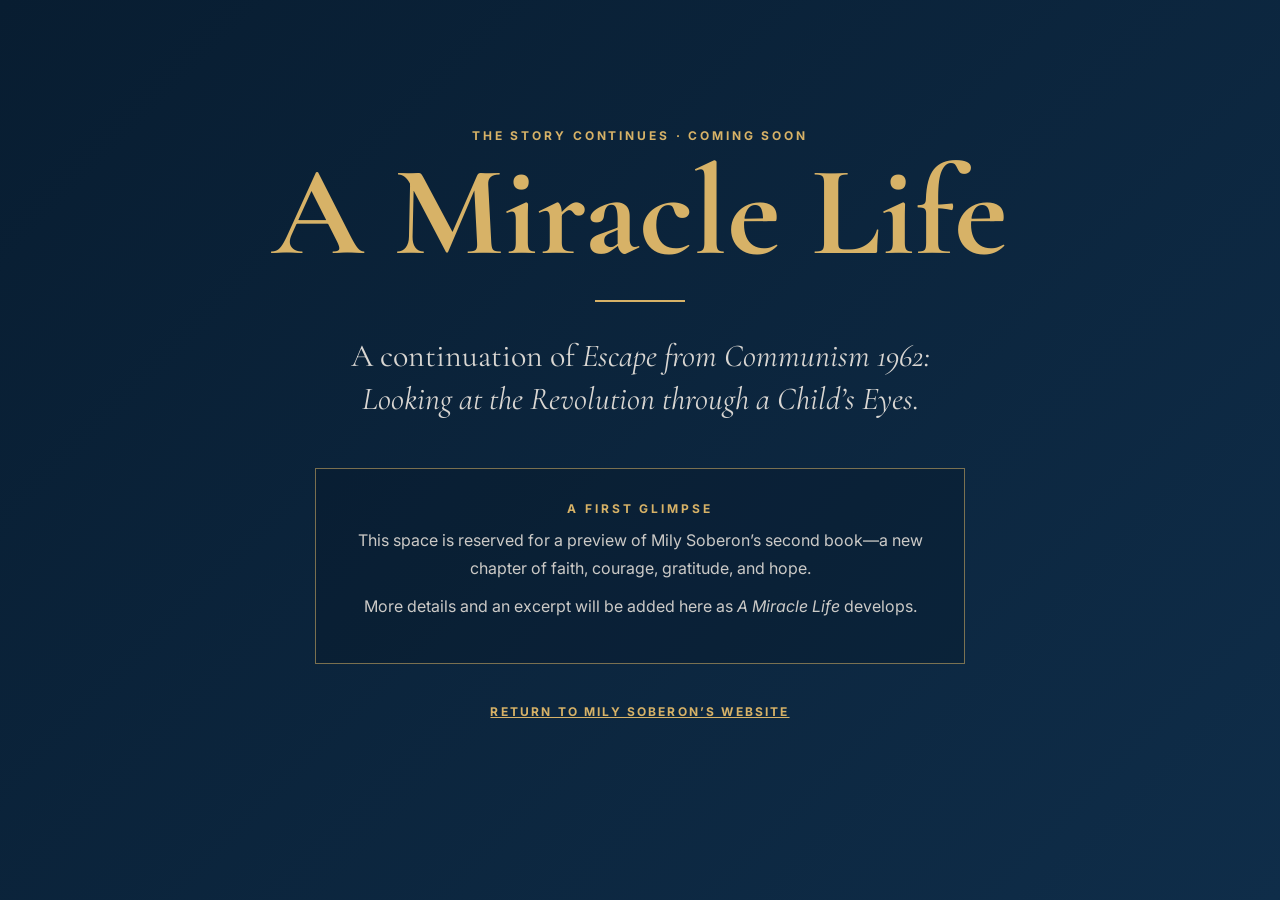
==== miracle-life.html @ d8ec0669 "Add a future-ready preview page for A Miracle Life" ====
<!doctype html>
<html lang="en">
  <head>
    <meta charset="utf-8" />
    <meta name="viewport" content="width=device-width, initial-scale=1" />
    <title>A Miracle Life | Coming Soon | Mily Soberon</title>
    <meta name="description" content="A Miracle Life by Mily Soberon — the continuing story after Escape from Communism 1962." />
    <link rel="preconnect" href="https://fonts.googleapis.com" />
    <link rel="preconnect" href="https://fonts.gstatic.com" crossorigin />
    <link href="https://fonts.googleapis.com/css2?family=Cormorant+Garamond:wght@400;500;600;700&family=Inter:wght@400;500;600;700&display=swap" rel="stylesheet" />
    <style>
      :root { --navy:#081d31; --navy-light:#0f2d49; --gold:#d7b267; --ivory:#f6efe7; }
      * { box-sizing:border-box; }
      html, body { min-height:100%; }
      body { margin:0; background:linear-gradient(135deg,var(--navy),var(--navy-light)); color:var(--ivory); font-family:Inter,sans-serif; }
      .page { width:min(960px,calc(100% - 40px)); margin:0 auto; padding:clamp(3rem,10vw,8rem) 0; text-align:center; }
      .eyebrow { color:var(--gold); font-size:.75rem; font-weight:700; letter-spacing:.24em; text-transform:uppercase; }
      h1 { margin:1rem 0; color:var(--gold); font:700 clamp(4rem,10vw,8rem)/.85 "Cormorant Garamond",serif; }
      .rule { width:90px; border:0; border-top:2px solid var(--gold); margin:2rem auto; }
      .intro { max-width:650px; margin:0 auto; color:rgba(246,239,231,.88); font:400 clamp(1.3rem,2.5vw,2rem)/1.35 "Cormorant Garamond",serif; }
      .preview { margin:3rem auto 0; padding:2rem; max-width:650px; border:1px solid rgba(215,178,103,.55); background:rgba(6,21,34,.28); }
      .preview p { margin:.7rem 0; color:rgba(246,239,231,.82); line-height:1.7; }
      .back { display:inline-block; margin-top:2.5rem; color:var(--gold); font-size:.75rem; font-weight:700; letter-spacing:.18em; text-transform:uppercase; }
      .back:hover { color:#f1d698; }
    </style>
  </head>
  <body>
    <main class="page">
      <div class="eyebrow">The Story Continues · Coming Soon</div>
      <h1>A Miracle Life</h1>
      <hr class="rule" />
      <p class="intro">A continuation of <em>Escape from Communism 1962: Looking at the Revolution through a Child’s Eyes.</em></p>
      <section class="preview" aria-labelledby="preview-title">
        <div class="eyebrow" id="preview-title">A First Glimpse</div>
        <p>This space is reserved for a preview of Mily Soberon’s second book—a new chapter of faith, courage, gratitude, and hope.</p>
        <p>More details and an excerpt will be added here as <em>A Miracle Life</em> develops.</p>
      </section>
      <a class="back" href="index.html">Return to Mily Soberon’s website</a>
    </main>
  </body>
</html>
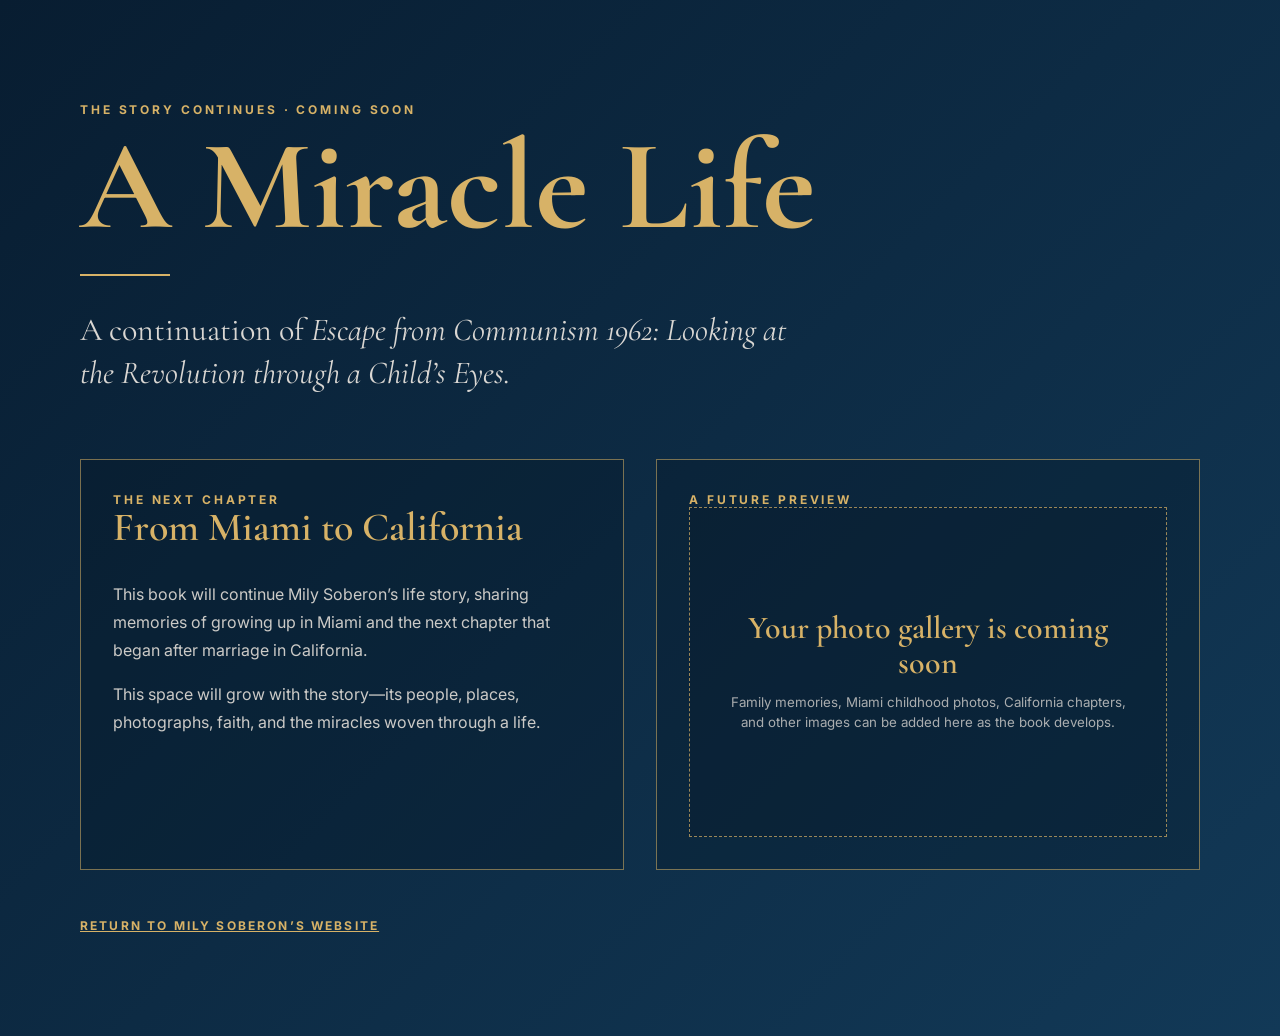
==== commit 8a12b41a: "Add A Miracle Life homepage teaser and expandable story space" ====
--- a/miracle-life.html
+++ b/miracle-life.html
@@ -5,37 +5,12 @@
     <meta name="viewport" content="width=device-width, initial-scale=1" />
     <title>A Miracle Life | Coming Soon | Mily Soberon</title>
     <meta name="description" content="A Miracle Life by Mily Soberon — the continuing story after Escape from Communism 1962." />
-    <link rel="preconnect" href="https://fonts.googleapis.com" />
-    <link rel="preconnect" href="https://fonts.gstatic.com" crossorigin />
+    <link rel="preconnect" href="https://fonts.googleapis.com" /><link rel="preconnect" href="https://fonts.gstatic.com" crossorigin />
     <link href="https://fonts.googleapis.com/css2?family=Cormorant+Garamond:wght@400;500;600;700&family=Inter:wght@400;500;600;700&display=swap" rel="stylesheet" />
     <style>
-      :root { --navy:#081d31; --navy-light:#0f2d49; --gold:#d7b267; --ivory:#f6efe7; }
-      * { box-sizing:border-box; }
-      html, body { min-height:100%; }
-      body { margin:0; background:linear-gradient(135deg,var(--navy),var(--navy-light)); color:var(--ivory); font-family:Inter,sans-serif; }
-      .page { width:min(960px,calc(100% - 40px)); margin:0 auto; padding:clamp(3rem,10vw,8rem) 0; text-align:center; }
-      .eyebrow { color:var(--gold); font-size:.75rem; font-weight:700; letter-spacing:.24em; text-transform:uppercase; }
-      h1 { margin:1rem 0; color:var(--gold); font:700 clamp(4rem,10vw,8rem)/.85 "Cormorant Garamond",serif; }
-      .rule { width:90px; border:0; border-top:2px solid var(--gold); margin:2rem auto; }
-      .intro { max-width:650px; margin:0 auto; color:rgba(246,239,231,.88); font:400 clamp(1.3rem,2.5vw,2rem)/1.35 "Cormorant Garamond",serif; }
-      .preview { margin:3rem auto 0; padding:2rem; max-width:650px; border:1px solid rgba(215,178,103,.55); background:rgba(6,21,34,.28); }
-      .preview p { margin:.7rem 0; color:rgba(246,239,231,.82); line-height:1.7; }
-      .back { display:inline-block; margin-top:2.5rem; color:var(--gold); font-size:.75rem; font-weight:700; letter-spacing:.18em; text-transform:uppercase; }
-      .back:hover { color:#f1d698; }
+      :root{--navy:#081d31;--navy-light:#123957;--gold:#d7b267;--ivory:#f6efe7}
+      *{box-sizing:border-box} body{margin:0;background:linear-gradient(135deg,var(--navy),var(--navy-light));color:var(--ivory);font-family:Inter,sans-serif}.page{width:min(1120px,calc(100% - 40px));margin:auto;padding:clamp(3rem,8vw,7rem) 0}.eyebrow{color:var(--gold);font-size:.75rem;font-weight:700;letter-spacing:.24em;text-transform:uppercase}h1{margin:1rem 0;color:var(--gold);font:700 clamp(4rem,10vw,9rem)/.85 "Cormorant Garamond",serif}.rule{width:90px;border:0;border-top:2px solid var(--gold);margin:2rem 0}.intro{max-width:720px;color:rgba(246,239,231,.88);font:400 clamp(1.3rem,2.5vw,2rem)/1.35 "Cormorant Garamond",serif}.story-grid{display:grid;grid-template-columns:1fr 1fr;gap:2rem;margin-top:4rem}.story-card{border:1px solid rgba(215,178,103,.55);background:rgba(6,21,34,.3);padding:2rem}.story-card h2{margin-top:0;color:var(--gold);font:600 2.5rem/1 "Cormorant Garamond",serif}.story-card p{line-height:1.75;color:rgba(246,239,231,.82)}.photo-space{min-height:330px;display:grid;place-items:center;text-align:center;border:1px dashed rgba(215,178,103,.7);background:rgba(6,21,34,.22);color:rgba(246,239,231,.68);padding:2rem}.photo-space span{display:block;color:var(--gold);font:600 2rem/1.1 "Cormorant Garamond",serif}.photo-space small{display:block;margin-top:.8rem;line-height:1.5}.back{display:inline-block;margin-top:3rem;color:var(--gold);font-size:.75rem;font-weight:700;letter-spacing:.18em;text-transform:uppercase}.back:hover{color:#f1d698}@media(max-width:720px){.story-grid{grid-template-columns:1fr}.photo-space{min-height:240px}}
     </style>
   </head>
-  <body>
-    <main class="page">
-      <div class="eyebrow">The Story Continues · Coming Soon</div>
-      <h1>A Miracle Life</h1>
-      <hr class="rule" />
-      <p class="intro">A continuation of <em>Escape from Communism 1962: Looking at the Revolution through a Child’s Eyes.</em></p>
-      <section class="preview" aria-labelledby="preview-title">
-        <div class="eyebrow" id="preview-title">A First Glimpse</div>
-        <p>This space is reserved for a preview of Mily Soberon’s second book—a new chapter of faith, courage, gratitude, and hope.</p>
-        <p>More details and an excerpt will be added here as <em>A Miracle Life</em> develops.</p>
-      </section>
-      <a class="back" href="index.html">Return to Mily Soberon’s website</a>
-    </main>
-  </body>
+  <body><main class="page"><div class="eyebrow">The Story Continues · Coming Soon</div><h1>A Miracle Life</h1><hr class="rule" /><p class="intro">A continuation of <em>Escape from Communism 1962: Looking at the Revolution through a Child’s Eyes.</em></p><div class="story-grid"><section class="story-card"><div class="eyebrow">The Next Chapter</div><h2>From Miami to California</h2><p>This book will continue Mily Soberon’s life story, sharing memories of growing up in Miami and the next chapter that began after marriage in California.</p><p>This space will grow with the story—its people, places, photographs, faith, and the miracles woven through a life.</p></section><section class="story-card"><div class="eyebrow">A Future Preview</div><div class="photo-space"><div><span>Your photo gallery is coming soon</span><small>Family memories, Miami childhood photos, California chapters, and other images can be added here as the book develops.</small></div></div></section></div><a class="back" href="index.html">Return to Mily Soberon’s website</a></main></body>
 </html>
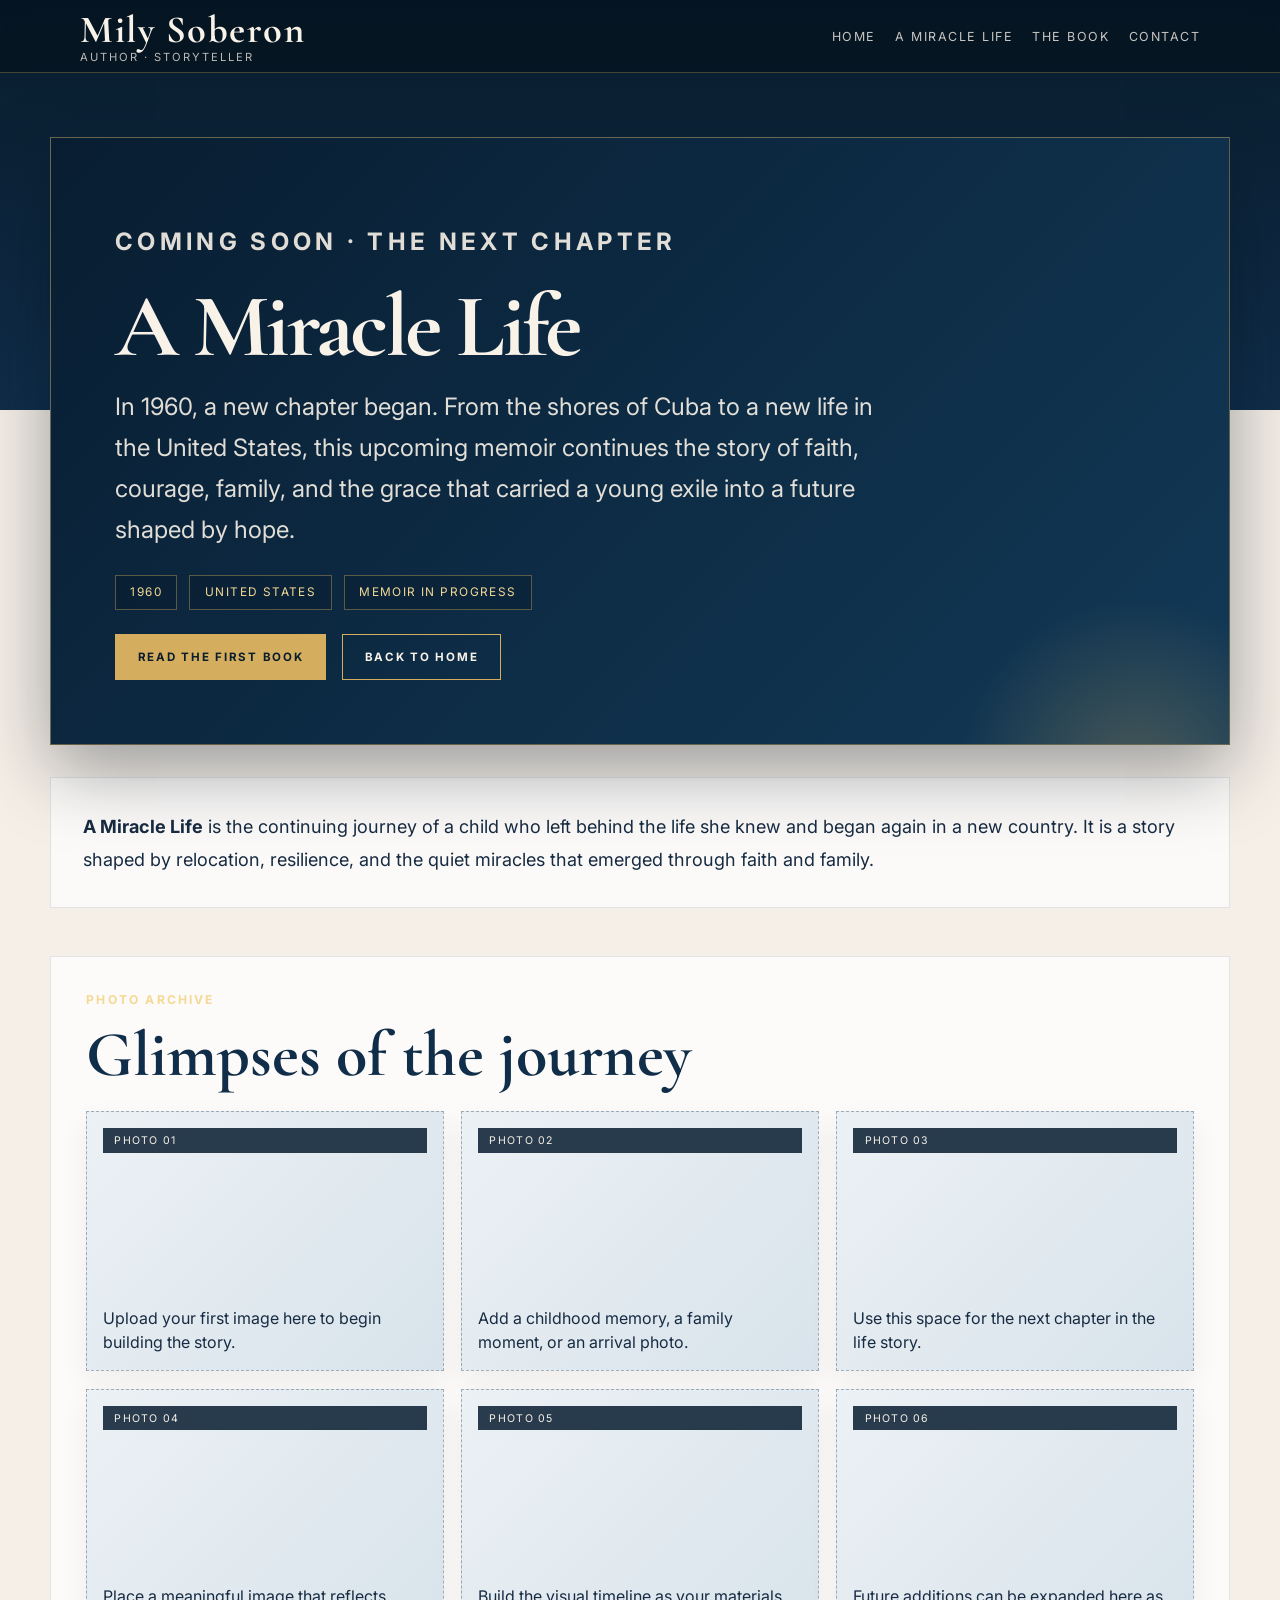
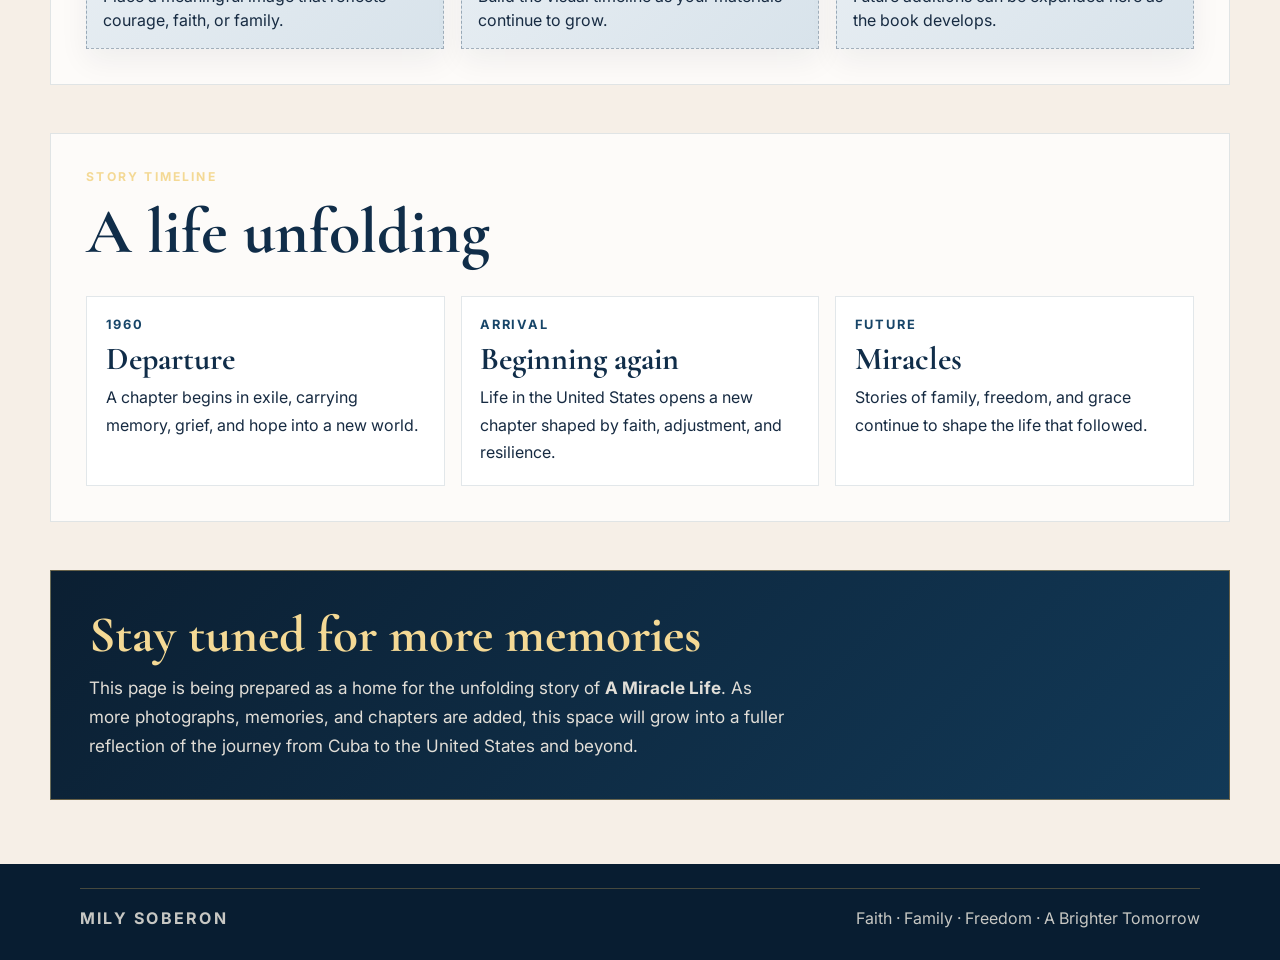
==== commit a9e7d4d8: "Create a ready-to-use A Miracle Life showcase page with upload-friendly gallery placeholders" ====
--- a/miracle-life.html
+++ b/miracle-life.html
@@ -3,14 +3,174 @@
   <head>
     <meta charset="utf-8" />
     <meta name="viewport" content="width=device-width, initial-scale=1" />
-    <title>A Miracle Life | Coming Soon | Mily Soberon</title>
-    <meta name="description" content="A Miracle Life by Mily Soberon — the continuing story after Escape from Communism 1962." />
-    <link rel="preconnect" href="https://fonts.googleapis.com" /><link rel="preconnect" href="https://fonts.gstatic.com" crossorigin />
+    <title>A Miracle Life | Mily Soberon</title>
+    <meta name="description" content="A Miracle Life by Mily Soberon — the continuing story beginning in 1960 as a child exile arrives in the United States." />
+    <link rel="preconnect" href="https://fonts.googleapis.com" />
+    <link rel="preconnect" href="https://fonts.gstatic.com" crossorigin />
     <link href="https://fonts.googleapis.com/css2?family=Cormorant+Garamond:wght@400;500;600;700&family=Inter:wght@400;500;600;700&display=swap" rel="stylesheet" />
     <style>
-      :root{--navy:#081d31;--navy-light:#123957;--gold:#d7b267;--ivory:#f6efe7}
-      *{box-sizing:border-box} body{margin:0;background:linear-gradient(135deg,var(--navy),var(--navy-light));color:var(--ivory);font-family:Inter,sans-serif}.page{width:min(1120px,calc(100% - 40px));margin:auto;padding:clamp(3rem,8vw,7rem) 0}.eyebrow{color:var(--gold);font-size:.75rem;font-weight:700;letter-spacing:.24em;text-transform:uppercase}h1{margin:1rem 0;color:var(--gold);font:700 clamp(4rem,10vw,9rem)/.85 "Cormorant Garamond",serif}.rule{width:90px;border:0;border-top:2px solid var(--gold);margin:2rem 0}.intro{max-width:720px;color:rgba(246,239,231,.88);font:400 clamp(1.3rem,2.5vw,2rem)/1.35 "Cormorant Garamond",serif}.story-grid{display:grid;grid-template-columns:1fr 1fr;gap:2rem;margin-top:4rem}.story-card{border:1px solid rgba(215,178,103,.55);background:rgba(6,21,34,.3);padding:2rem}.story-card h2{margin-top:0;color:var(--gold);font:600 2.5rem/1 "Cormorant Garamond",serif}.story-card p{line-height:1.75;color:rgba(246,239,231,.82)}.photo-space{min-height:330px;display:grid;place-items:center;text-align:center;border:1px dashed rgba(215,178,103,.7);background:rgba(6,21,34,.22);color:rgba(246,239,231,.68);padding:2rem}.photo-space span{display:block;color:var(--gold);font:600 2rem/1.1 "Cormorant Garamond",serif}.photo-space small{display:block;margin-top:.8rem;line-height:1.5}.back{display:inline-block;margin-top:3rem;color:var(--gold);font-size:.75rem;font-weight:700;letter-spacing:.18em;text-transform:uppercase}.back:hover{color:#f1d698}@media(max-width:720px){.story-grid{grid-template-columns:1fr}.photo-space{min-height:240px}}
+      :root {
+        --navy-950:#061522;--navy-900:#0a2034;--navy-800:#102d49;--navy-700:#174568;--gold:#d4ae5e;--gold-light:#f4d995;--ivory:#f8f2e8;--ink:#172b42;--muted:#526274;--shadow:0 25px 70px rgba(3,18,32,.38);
+      }
+      *{box-sizing:border-box} html{scroll-behavior:smooth} body{margin:0;background:linear-gradient(180deg,#091d2d 0%,#102d49 16%,#f6efe7 16%,#f6efe7 100%);color:var(--ink);font-family:Inter,sans-serif}
+      a{text-decoration:none} img{max-width:100%;display:block}
+      .site-header{position:sticky;top:0;z-index:10;background:rgba(6,21,34,.9);backdrop-filter:blur(10px);border-bottom:1px solid rgba(212,174,94,.3)}
+      .container{width:min(1120px,calc(100% - 40px));margin:0 auto}
+      .nav-wrap{display:flex;justify-content:space-between;align-items:center;min-height:72px;gap:1rem}
+      .brand{display:flex;flex-direction:column;line-height:1.1;color:var(--ivory)}
+      .brand-name{font-family:"Cormorant Garamond",serif;font-weight:700;font-size:clamp(1.8rem,3vw,2.4rem);letter-spacing:.04em}
+      .brand-role{font-size:.7rem;letter-spacing:.18em;text-transform:uppercase;color:rgba(248,242,232,.75)}
+      .site-header nav{display:flex;flex-wrap:wrap;gap:1.2rem;align-items:center}
+      .site-header nav a{color:rgba(248,242,232,.8);font-size:.78rem;letter-spacing:.12em;text-transform:uppercase}
+      .site-header nav a:hover,.site-header nav a:focus-visible{color:var(--gold-light)}
+      .page-shell{width:min(1180px,calc(100% - 32px));margin:0 auto;padding:clamp(2rem,5vw,4rem) 0 4rem}
+      .hero{background:linear-gradient(135deg,#081d31,#123957);border:1px solid rgba(212,174,94,.45);padding:clamp(2.25rem,5vw,4rem);box-shadow:var(--shadow);position:relative;overflow:hidden}
+      .hero::after{content:"";position:absolute;inset:auto -10% -40% auto;width:420px;height:420px;background:radial-gradient(circle,rgba(212,174,94,.28),transparent 60%);pointer-events:none}
+      .eyebrow{margin:0 0 1rem;font-size:.76rem;letter-spacing:.18em;text-transform:uppercase;color:var(--gold-light);font-weight:700}
+      .hero h1{margin:0;color:var(--ivory);font-family:"Cormorant Garamond",serif;font-size:clamp(3.2rem,7vw,7rem);line-height:.9;letter-spacing:-.04em}
+      .hero p{max-width:760px;color:rgba(248,242,232,.9);font-size:clamp(1.1rem,2vw,1.5rem);line-height:1.7;margin:1.25rem 0 1.5rem}
+      .meta-row{display:flex;flex-wrap:wrap;gap:.75rem;margin-bottom:1.5rem}
+      .meta-row span{padding:.6rem .9rem;border:1px solid rgba(212,174,94,.4);background:rgba(6,21,34,.28);color:var(--gold-light);font-size:.74rem;letter-spacing:.12em;text-transform:uppercase}
+      .button-row{display:flex;flex-wrap:wrap;gap:1rem}
+      .button{display:inline-flex;align-items:center;justify-content:center;padding:.95rem 1.35rem;border:1px solid var(--gold);font-size:.72rem;text-transform:uppercase;letter-spacing:.15em;font-weight:700;transition:all .2s ease}
+      .button.primary{background:var(--gold);color:#091d2d}
+      .button.secondary{background:transparent;color:var(--ivory)}
+      .button:hover,.button:focus-visible{transform:translateY(-1px)}
+      .intro-card{margin-top:2rem;background:rgba(255,255,255,.72);border:1px solid rgba(19,57,87,.12);padding:clamp(1.4rem,3vw,2rem)}
+      .intro-card p{margin:0;color:var(--ink);font-size:1.13rem;line-height:1.8}
+      .section-block{margin-top:3rem;background:rgba(255,255,255,.75);border:1px solid rgba(19,57,87,.12);padding:clamp(1.4rem,3vw,2.2rem)}
+      .section-head{margin-bottom:1.5rem}
+      .section-head h2{margin:0;color:#102d49;font-family:"Cormorant Garamond",serif;font-size:clamp(2.3rem,5vw,4rem);line-height:1}
+      .gallery-grid{display:grid;grid-template-columns:repeat(3,minmax(0,1fr));gap:1.1rem}
+      .photo-card{background:#fff;border:1px solid rgba(19,57,87,.12);min-height:260px;padding:1rem;display:flex;flex-direction:column;justify-content:flex-end;overflow:hidden;box-shadow:0 12px 28px rgba(15,30,45,.06)}
+      .photo-card.placeholder{background:linear-gradient(135deg,#ecf1f5,#d8e3eb);border:1px dashed rgba(16,45,73,.32)}
+      .photo-label{display:inline-block;padding:.35rem .7rem;background:rgba(8,29,49,.85);color:var(--ivory);font-size:.66rem;letter-spacing:.12em;text-transform:uppercase;margin-bottom:auto}
+      .photo-card p{margin:0;color:var(--ink);font-size:1rem;line-height:1.5;padding-top:1rem}
+      .timeline{display:grid;grid-template-columns:repeat(3,minmax(0,1fr));gap:1rem;margin-top:2rem}
+      .story-card{background:#fff;border:1px solid rgba(19,57,87,.12);padding:1.2rem 1.15rem}
+      .story-card .year{color:var(--navy-700);font-size:.8rem;letter-spacing:.14em;text-transform:uppercase;font-weight:700;margin-bottom:.6rem}
+      .story-card h3{margin:0 0 .5rem;color:#102d49;font-family:"Cormorant Garamond",serif;font-size:2rem;line-height:1.1}
+      .story-card p{margin:0;color:var(--ink);line-height:1.7}
+      .cta-box{margin-top:3rem;background:linear-gradient(135deg,#0b1f32,#123957);border:1px solid rgba(212,174,94,.45);padding:clamp(1.5rem,3vw,2.5rem);color:var(--ivory)}
+      .cta-box h3{margin:0 0 .75rem;color:var(--gold-light);font-family:"Cormorant Garamond",serif;font-size:clamp(2.3rem,4vw,3.2rem);line-height:1}
+      .cta-box p{margin:0;max-width:700px;color:rgba(248,242,232,.9);line-height:1.7;font-size:1.07rem}
+      .site-footer{padding:1.5rem 0 2rem;background:#081d31;color:rgba(248,242,232,.8)}
+      .footer-wrap{display:flex;justify-content:space-between;gap:1rem;flex-wrap:wrap;border-top:1px solid rgba(212,174,94,.3);padding-top:1.2rem}
+      .footer-wrap strong{font-size:1rem;letter-spacing:.14em;text-transform:uppercase}
+      .footer-wrap p{margin:0}
+      @media (max-width: 760px){
+        .site-header nav{gap:.6rem .9rem;padding:.5rem 0 1rem} .nav-wrap{flex-direction:column;justify-content:center;align-items:flex-start;padding:.8rem 0} .gallery-grid,.timeline{grid-template-columns:1fr}
+      }
     </style>
   </head>
-  <body><main class="page"><div class="eyebrow">The Story Continues · Coming Soon</div><h1>A Miracle Life</h1><hr class="rule" /><p class="intro">A continuation of <em>Escape from Communism 1962: Looking at the Revolution through a Child’s Eyes.</em></p><div class="story-grid"><section class="story-card"><div class="eyebrow">The Next Chapter</div><h2>From Miami to California</h2><p>This book will continue Mily Soberon’s life story, sharing memories of growing up in Miami and the next chapter that began after marriage in California.</p><p>This space will grow with the story—its people, places, photographs, faith, and the miracles woven through a life.</p></section><section class="story-card"><div class="eyebrow">A Future Preview</div><div class="photo-space"><div><span>Your photo gallery is coming soon</span><small>Family memories, Miami childhood photos, California chapters, and other images can be added here as the book develops.</small></div></div></section></div><a class="back" href="index.html">Return to Mily Soberon’s website</a></main></body>
+  <body>
+    <header class="site-header">
+      <div class="container nav-wrap">
+        <a class="brand" href="index.html" aria-label="Mily Soberon home">
+          <span class="brand-name">Mily Soberon</span>
+          <span class="brand-role">Author · Storyteller</span>
+        </a>
+        <nav aria-label="Primary navigation">
+          <a href="index.html">Home</a>
+          <a href="miracle-life.html">A Miracle Life</a>
+          <a href="index.html#book">The Book</a>
+          <a href="index.html#contact">Contact</a>
+        </nav>
+      </div>
+    </header>
+
+    <main class="page-shell">
+      <section class="hero" aria-labelledby="miracle-title">
+        <p class="eyebrow">Coming Soon · The Next Chapter</p>
+        <h1 id="miracle-title">A Miracle Life</h1>
+        <p>In 1960, a new chapter began. From the shores of Cuba to a new life in the United States, this upcoming memoir continues the story of faith, courage, family, and the grace that carried a young exile into a future shaped by hope.</p>
+        <div class="meta-row" aria-label="Timeline metadata">
+          <span>1960</span>
+          <span>United States</span>
+          <span>Memoir in progress</span>
+        </div>
+        <div class="button-row">
+          <a class="button primary" href="index.html#book">Read the first book</a>
+          <a class="button secondary" href="index.html">Back to home</a>
+        </div>
+      </section>
+
+      <section class="intro-card" aria-label="Book introduction">
+        <p><strong>A Miracle Life</strong> is the continuing journey of a child who left behind the life she knew and began again in a new country. It is a story shaped by relocation, resilience, and the quiet miracles that emerged through faith and family.</p>
+      </section>
+
+      <section class="section-block" aria-labelledby="gallery-heading">
+        <div class="section-head">
+          <p class="eyebrow">Photo Archive</p>
+          <h2 id="gallery-heading">Glimpses of the journey</h2>
+        </div>
+
+        <div class="gallery-grid">
+          <article class="photo-card placeholder">
+            <span class="photo-label">Photo 01</span>
+            <p>Upload your first image here to begin building the story.</p>
+          </article>
+          <article class="photo-card placeholder">
+            <span class="photo-label">Photo 02</span>
+            <p>Add a childhood memory, a family moment, or an arrival photo.</p>
+          </article>
+          <article class="photo-card placeholder">
+            <span class="photo-label">Photo 03</span>
+            <p>Use this space for the next chapter in the life story.</p>
+          </article>
+          <article class="photo-card placeholder">
+            <span class="photo-label">Photo 04</span>
+            <p>Place a meaningful image that reflects courage, faith, or family.</p>
+          </article>
+          <article class="photo-card placeholder">
+            <span class="photo-label">Photo 05</span>
+            <p>Build the visual timeline as your materials continue to grow.</p>
+          </article>
+          <article class="photo-card placeholder">
+            <span class="photo-label">Photo 06</span>
+            <p>Future additions can be expanded here as the book develops.</p>
+          </article>
+        </div>
+      </section>
+
+      <section class="section-block" aria-labelledby="timeline-heading">
+        <div class="section-head">
+          <p class="eyebrow">Story Timeline</p>
+          <h2 id="timeline-heading">A life unfolding</h2>
+        </div>
+
+        <div class="timeline">
+          <article class="story-card">
+            <div class="year">1960</div>
+            <h3>Departure</h3>
+            <p>A chapter begins in exile, carrying memory, grief, and hope into a new world.</p>
+          </article>
+
+          <article class="story-card">
+            <div class="year">Arrival</div>
+            <h3>Beginning again</h3>
+            <p>Life in the United States opens a new chapter shaped by faith, adjustment, and resilience.</p>
+          </article>
+
+          <article class="story-card">
+            <div class="year">Future</div>
+            <h3>Miracles</h3>
+            <p>Stories of family, freedom, and grace continue to shape the life that followed.</p>
+          </article>
+        </div>
+      </section>
+
+      <section class="cta-box" aria-label="Call to action">
+        <h3>Stay tuned for more memories</h3>
+        <p>This page is being prepared as a home for the unfolding story of <strong>A Miracle Life</strong>. As more photographs, memories, and chapters are added, this space will grow into a fuller reflection of the journey from Cuba to the United States and beyond.</p>
+      </section>
+    </main>
+
+    <footer class="site-footer">
+      <div class="container footer-wrap">
+        <strong>Mily Soberon</strong>
+        <p>Faith · Family · Freedom · A Brighter Tomorrow</p>
+      </div>
+    </footer>
+  </body>
 </html>
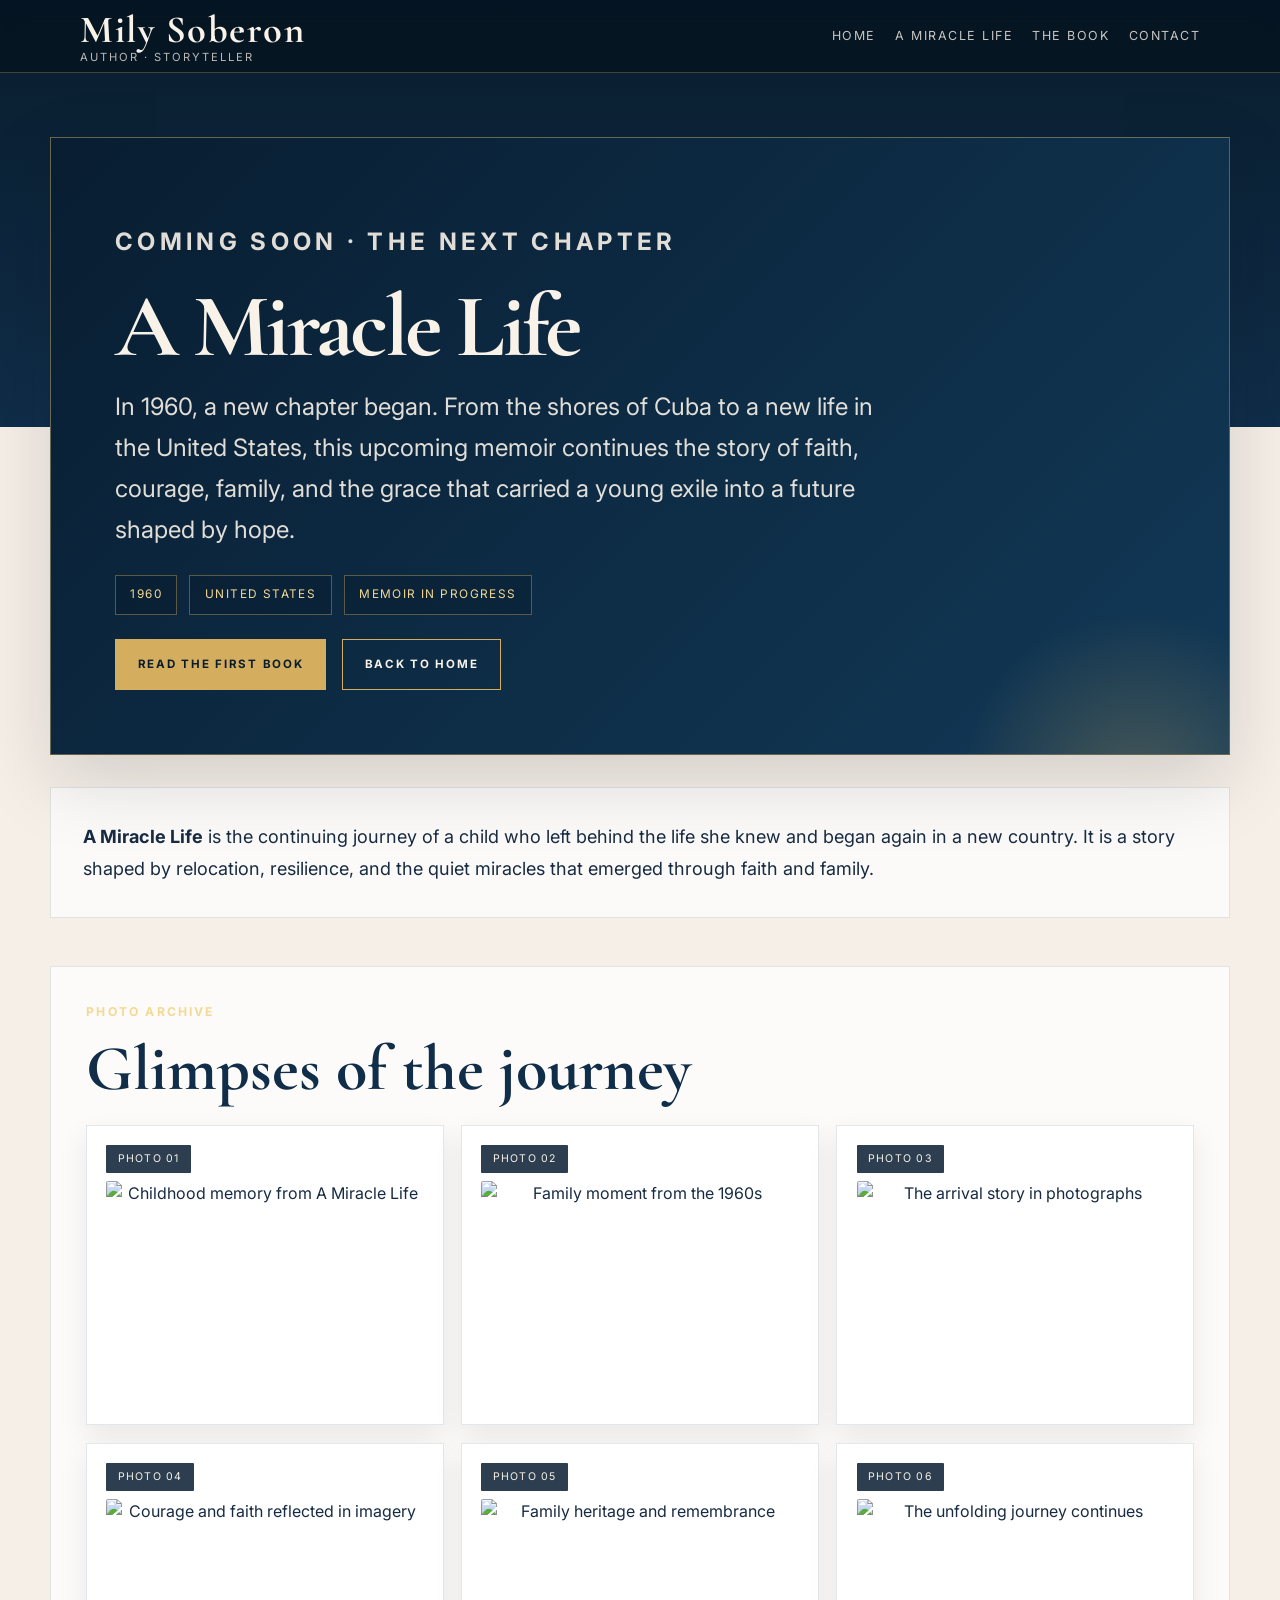
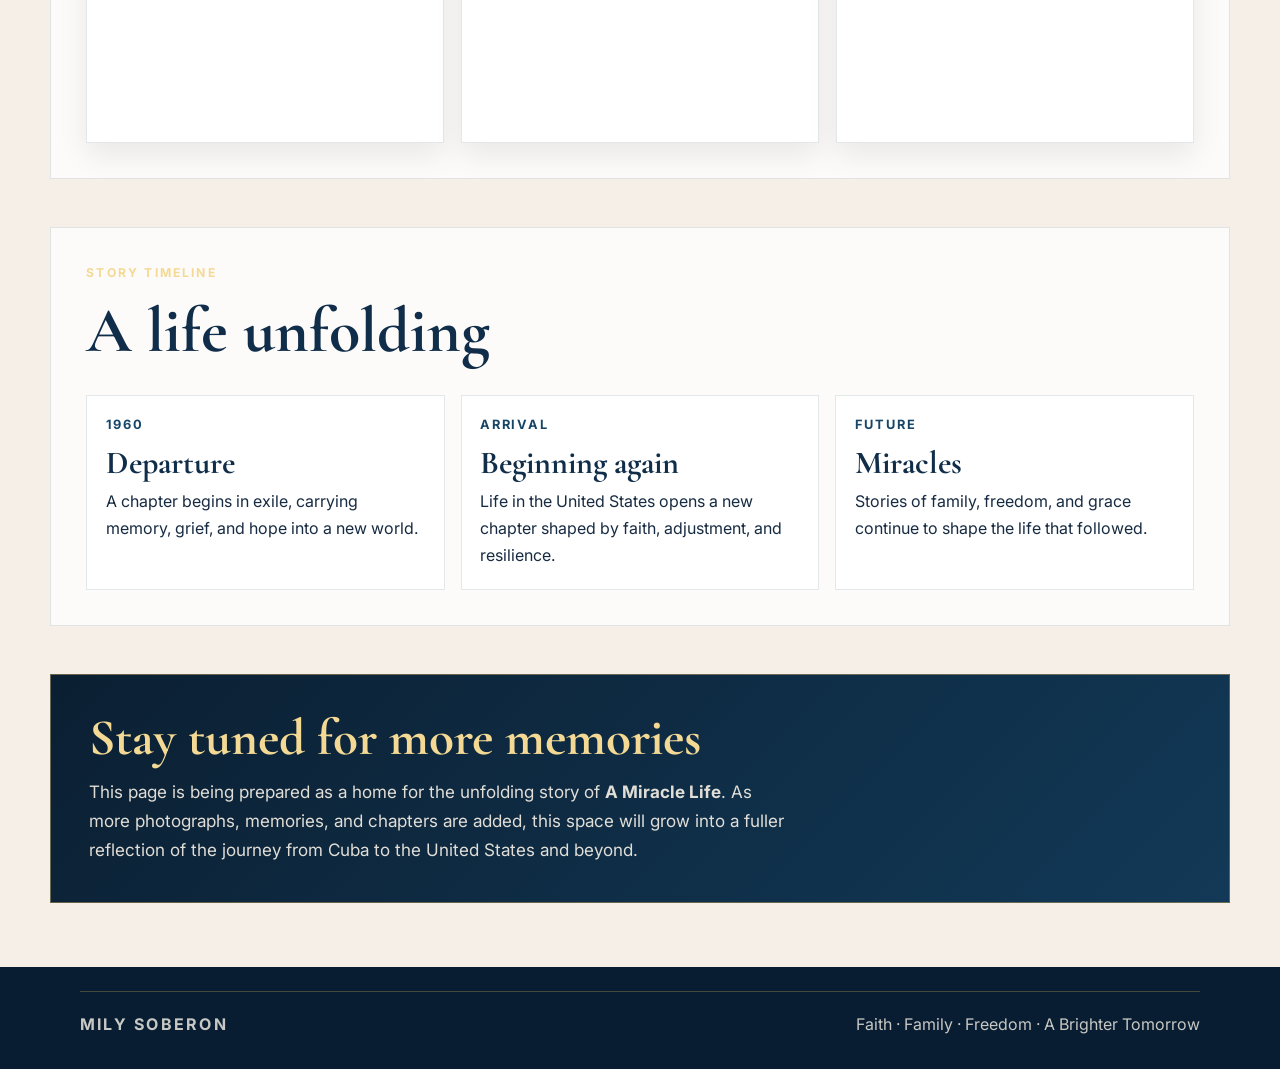
==== commit 9bda42a9: "Clean up A Miracle Life gallery — replace placeholders with structured image cards ready for final a" ====
--- a/miracle-life.html
+++ b/miracle-life.html
@@ -10,9 +10,9 @@
     <link href="https://fonts.googleapis.com/css2?family=Cormorant+Garamond:wght@400;500;600;700&family=Inter:wght@400;500;600;700&display=swap" rel="stylesheet" />
     <style>
       :root {
-        --navy-950:#061522;--navy-900:#0a2034;--navy-800:#102d49;--navy-700:#174568;--gold:#d4ae5e;--gold-light:#f4d995;--ivory:#f8f2e8;--ink:#172b42;--muted:#526274;--shadow:0 25px 70px rgba(3,18,32,.38);
+        --navy-950:#061522;--navy-900:#0a2034;--navy-800:#102d49;--navy-700:#174568;--gold:#d4ae5e;--gold-light:#f4d995;--ivory:#f8f2e8;--ink:#172b42;--muted:#526274;--shadow:0 25px 70px rgba(3,18,36,.15);
       }
-      *{box-sizing:border-box} html{scroll-behavior:smooth} body{margin:0;background:linear-gradient(180deg,#091d2d 0%,#102d49 16%,#f6efe7 16%,#f6efe7 100%);color:var(--ink);font-family:Inter,sans-serif}
+      *{box-sizing:border-box} html{scroll-behavior:smooth} body{margin:0;background:linear-gradient(180deg,#091d2d 0%,#102d49 16%,#f6efe7 16%,#f6efe7 100%);color:var(--ink);font-family:Inter,sans-serif;line-height:1.6}
       a{text-decoration:none} img{max-width:100%;display:block}
       .site-header{position:sticky;top:0;z-index:10;background:rgba(6,21,34,.9);backdrop-filter:blur(10px);border-bottom:1px solid rgba(212,174,94,.3)}
       .container{width:min(1120px,calc(100% - 40px));margin:0 auto}
@@ -32,7 +32,7 @@
       .meta-row{display:flex;flex-wrap:wrap;gap:.75rem;margin-bottom:1.5rem}
       .meta-row span{padding:.6rem .9rem;border:1px solid rgba(212,174,94,.4);background:rgba(6,21,34,.28);color:var(--gold-light);font-size:.74rem;letter-spacing:.12em;text-transform:uppercase}
       .button-row{display:flex;flex-wrap:wrap;gap:1rem}
-      .button{display:inline-flex;align-items:center;justify-content:center;padding:.95rem 1.35rem;border:1px solid var(--gold);font-size:.72rem;text-transform:uppercase;letter-spacing:.15em;font-weight:700;transition:all .2s ease}
+      .button{display:inline-flex;align-items:center;justify-content:center;padding:.95rem 1.35rem;border:1px solid var(--gold);font-size:.72rem;text-transform:uppercase;letter-spacing:.15em;font-weight:700;color:var(--ivory);transition:all .2s ease}
       .button.primary{background:var(--gold);color:#091d2d}
       .button.secondary{background:transparent;color:var(--ivory)}
       .button:hover,.button:focus-visible{transform:translateY(-1px)}
@@ -42,10 +42,9 @@
       .section-head{margin-bottom:1.5rem}
       .section-head h2{margin:0;color:#102d49;font-family:"Cormorant Garamond",serif;font-size:clamp(2.3rem,5vw,4rem);line-height:1}
       .gallery-grid{display:grid;grid-template-columns:repeat(3,minmax(0,1fr));gap:1.1rem}
-      .photo-card{background:#fff;border:1px solid rgba(19,57,87,.12);min-height:260px;padding:1rem;display:flex;flex-direction:column;justify-content:flex-end;overflow:hidden;box-shadow:0 12px 28px rgba(15,30,45,.06)}
-      .photo-card.placeholder{background:linear-gradient(135deg,#ecf1f5,#d8e3eb);border:1px dashed rgba(16,45,73,.32)}
-      .photo-label{display:inline-block;padding:.35rem .7rem;background:rgba(8,29,49,.85);color:var(--ivory);font-size:.66rem;letter-spacing:.12em;text-transform:uppercase;margin-bottom:auto}
-      .photo-card p{margin:0;color:var(--ink);font-size:1rem;line-height:1.5;padding-top:1rem}
+      .photo-card{background:#fff;border:1px solid rgba(19,57,87,.12);min-height:300px;padding:1.2rem;display:flex;flex-direction:column;justify-content:center;align-items:center;text-align:center;overflow:hidden;box-shadow:0 12px 28px rgba(0,0,0,.08)}
+      .photo-card img{width:100%;height:100%;object-fit:cover;border-radius:2px}
+      .photo-label{display:block;padding:.35rem .7rem;background:rgba(8,29,49,.85);color:var(--ivory);font-size:.66rem;letter-spacing:.12em;text-transform:uppercase;margin-bottom:.5rem;align-self:flex-start;border-radius:1px}
       .timeline{display:grid;grid-template-columns:repeat(3,minmax(0,1fr));gap:1rem;margin-top:2rem}
       .story-card{background:#fff;border:1px solid rgba(19,57,87,.12);padding:1.2rem 1.15rem}
       .story-card .year{color:var(--navy-700);font-size:.8rem;letter-spacing:.14em;text-transform:uppercase;font-weight:700;margin-bottom:.6rem}
@@ -59,7 +58,7 @@
       .footer-wrap strong{font-size:1rem;letter-spacing:.14em;text-transform:uppercase}
       .footer-wrap p{margin:0}
       @media (max-width: 760px){
-        .site-header nav{gap:.6rem .9rem;padding:.5rem 0 1rem} .nav-wrap{flex-direction:column;justify-content:center;align-items:flex-start;padding:.8rem 0} .gallery-grid,.timeline{grid-template-columns:1fr}
+        .site-header nav{gap:.6rem .9rem;padding:.5rem 0 1rem} .nav-wrap{flex-direction:column;justify-content:center;align-items:flex-start;padding:.8rem 0} .gallery-grid,.timeline{grid-template-columns:1fr} .photo-card{min-height:220px}
       }
     </style>
   </head>
@@ -106,29 +105,29 @@
         </div>
 
         <div class="gallery-grid">
-          <article class="photo-card placeholder">
+          <article class="photo-card">
             <span class="photo-label">Photo 01</span>
-            <p>Upload your first image here to begin building the story.</p>
+            <img src="assets/miracle-life/photo-01.jpg" alt="Childhood memory from A Miracle Life" loading="lazy" />
           </article>
-          <article class="photo-card placeholder">
+          <article class="photo-card">
             <span class="photo-label">Photo 02</span>
-            <p>Add a childhood memory, a family moment, or an arrival photo.</p>
+            <img src="assets/miracle-life/photo-02.jpg" alt="Family moment from the 1960s" loading="lazy" />
           </article>
-          <article class="photo-card placeholder">
+          <article class="photo-card">
             <span class="photo-label">Photo 03</span>
-            <p>Use this space for the next chapter in the life story.</p>
+            <img src="assets/miracle-life/photo-03.jpg" alt="The arrival story in photographs" loading="lazy" />
           </article>
-          <article class="photo-card placeholder">
+          <article class="photo-card">
             <span class="photo-label">Photo 04</span>
-            <p>Place a meaningful image that reflects courage, faith, or family.</p>
+            <img src="assets/miracle-life/photo-04.jpg" alt="Courage and faith reflected in imagery" loading="lazy" />
           </article>
-          <article class="photo-card placeholder">
+          <article class="photo-card">
             <span class="photo-label">Photo 05</span>
-            <p>Build the visual timeline as your materials continue to grow.</p>
+            <img src="assets/miracle-life/photo-05.jpg" alt="Family heritage and remembrance" loading="lazy" />
           </article>
-          <article class="photo-card placeholder">
+          <article class="photo-card">
             <span class="photo-label">Photo 06</span>
-            <p>Future additions can be expanded here as the book develops.</p>
+            <img src="assets/miracle-life/photo-06.jpg" alt="The unfolding journey continues" loading="lazy" />
           </article>
         </div>
       </section>
